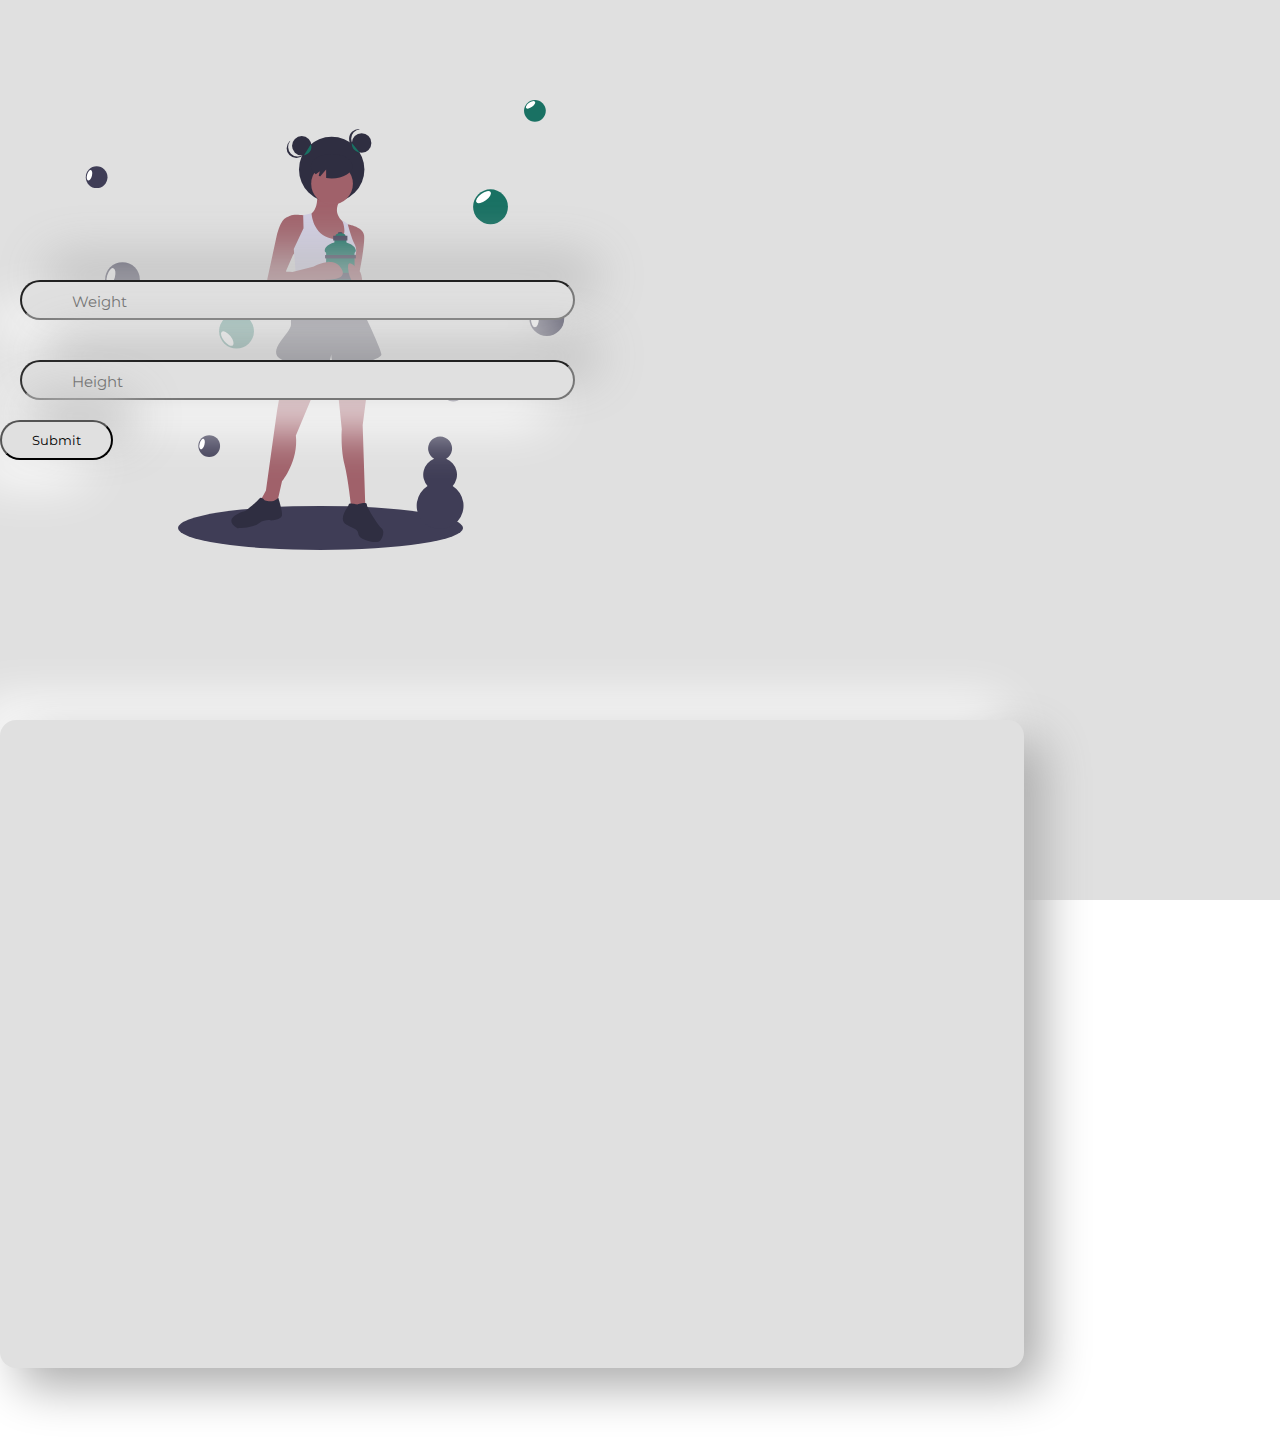
==== BMI-Calculator/index.html @ e5c123d9 "Updated css" ====
<!DOCTYPE html>
<html lang="en">

<head>
	<meta charset="UTF-8">
	<meta name="viewport" content="width=device-width, initial-scale=1.0">
	<title>Document</title>
	<link rel="stylesheet" href="css/stylesheet.css">

	<!-- Bootstrap links -->
	<link href="https://cdn.jsdelivr.net/npm/bootstrap@5.0.0-beta1/dist/css/bootstrap.min.css" rel="stylesheet"
		integrity="sha384-giJF6kkoqNQ00vy+HMDP7azOuL0xtbfIcaT9wjKHr8RbDVddVHyTfAAsrekwKmP1" crossorigin="anonymous">
	<script src="https://cdn.jsdelivr.net/npm/bootstrap@5.0.0-beta1/dist/js/bootstrap.bundle.min.js"
		integrity="sha384-ygbV9kiqUc6oa4msXn9868pTtWMgiQaeYH7/t7LECLbyPA2x65Kgf80OJFdroafW"
		crossorigin="anonymous"></script>

	<!-- fonts -->
	<link rel="preconnect" href="https://fonts.gstatic.com">
	<link href="https://fonts.googleapis.com/css2?family=Montserrat:wght@300;400;500;600;700&display=swap"
		rel="stylesheet">


</head>

<body>
	<main class="d-flex justify-content-center align-items-center">
		<div class="row contents d-flex justify-content-space-between align-items-center">
			<div class="col-lg-6 right">
				<img src="assets/images/undraw_energizer_2224.svg" alt="" srcset="" width="650" height="450"
					class="illustration">
			</div>
			<div class="col-lg-6 left d-flex justify-content-center align-items-center">
				<div class="text d-flex justify-content-center">
					<!-- <h2 class=" heading">BMI</h2> -->
					<form action="" class="input-boxes d-flex flex-column align-items-center">
						<input type="number" required id="weight" class="input-box" min="0" placeholder="Weight">
						<input type="number" required id="height" class="input-box" min="0" step="any"
							placeholder="Height">
						<input type="submit" value="Submit" class="submit-btn">
					</form>
				</div>
			</div>
		</div>
	</main>
	<script src="script.js"></script>
</body>

</html>
---- BMI-Calculator/css/stylesheet.css ----
*{
	padding: 0;
	margin: 0;
	box-sizing: border-box;
	font-family: 'Montserrat', sans-serif;
}

main{
	height: 100vh;
	width: 100%;
	/* background-color: lightpink; */
	background-color: #e0e0e0;
}

.contents{
	width: 100%;
	height: 90%;
	/* background-color: lightblue; */
}

.right{
	/* background-color: lightcoral; */
	height: 80vh;
}

.illustration{
	position: absolute;
	top : 100px;
}
.left{
	/* background-color: lightseagreen; */
	height: 80vh;
}

.text{
	height: 90%;
	width: 80%;
	border-radius: 16px;
	background: #e0e0e0;
	box-shadow:  19px 19px 48px #acacac,-19px -19px 48px #ffffff;
	transition-duration: 300ms;
}

.text:hover{
	box-shadow:none;
}

.heading{
	letter-spacing: 10px;
	font-size: 50px;
}

.input-boxes{
	/* background-color: lightcyan; */
}

form {
	/* background-color: lightslategrey; */
	height: 60%;
	position: absolute;
	bottom : 100px;
}

.input-box{
	border-radius: 60px;
background: #e0e0e0;
box-shadow:  24px -24px 49px #bebebe,-24px 24px 49px #ffffff;
	width: 90%;
	height: 40px;
	margin: 20px;
	padding: 10px;
}

input::-webkit-outer-spin-button,
input::-webkit-inner-spin-button {
  -webkit-appearance: none;
  margin: 0;
}

/* Firefox */
input[type=number] {
  -moz-appearance: textfield;
}

::placeholder{
	font-size: 15px;
	position: absolute ;
	left: 50px;
}

.submit-btn{
	border-radius: 30px;
background: #e0e0e0;
box-shadow:  24px -24px 49px #bebebe,
			 -24px 24px 49px #ffffff;
	padding : 10px 30px;
}

.input-box:hover{
	box-shadow: none;
}
.submit-btn:hover{
	box-shadow: none;
}
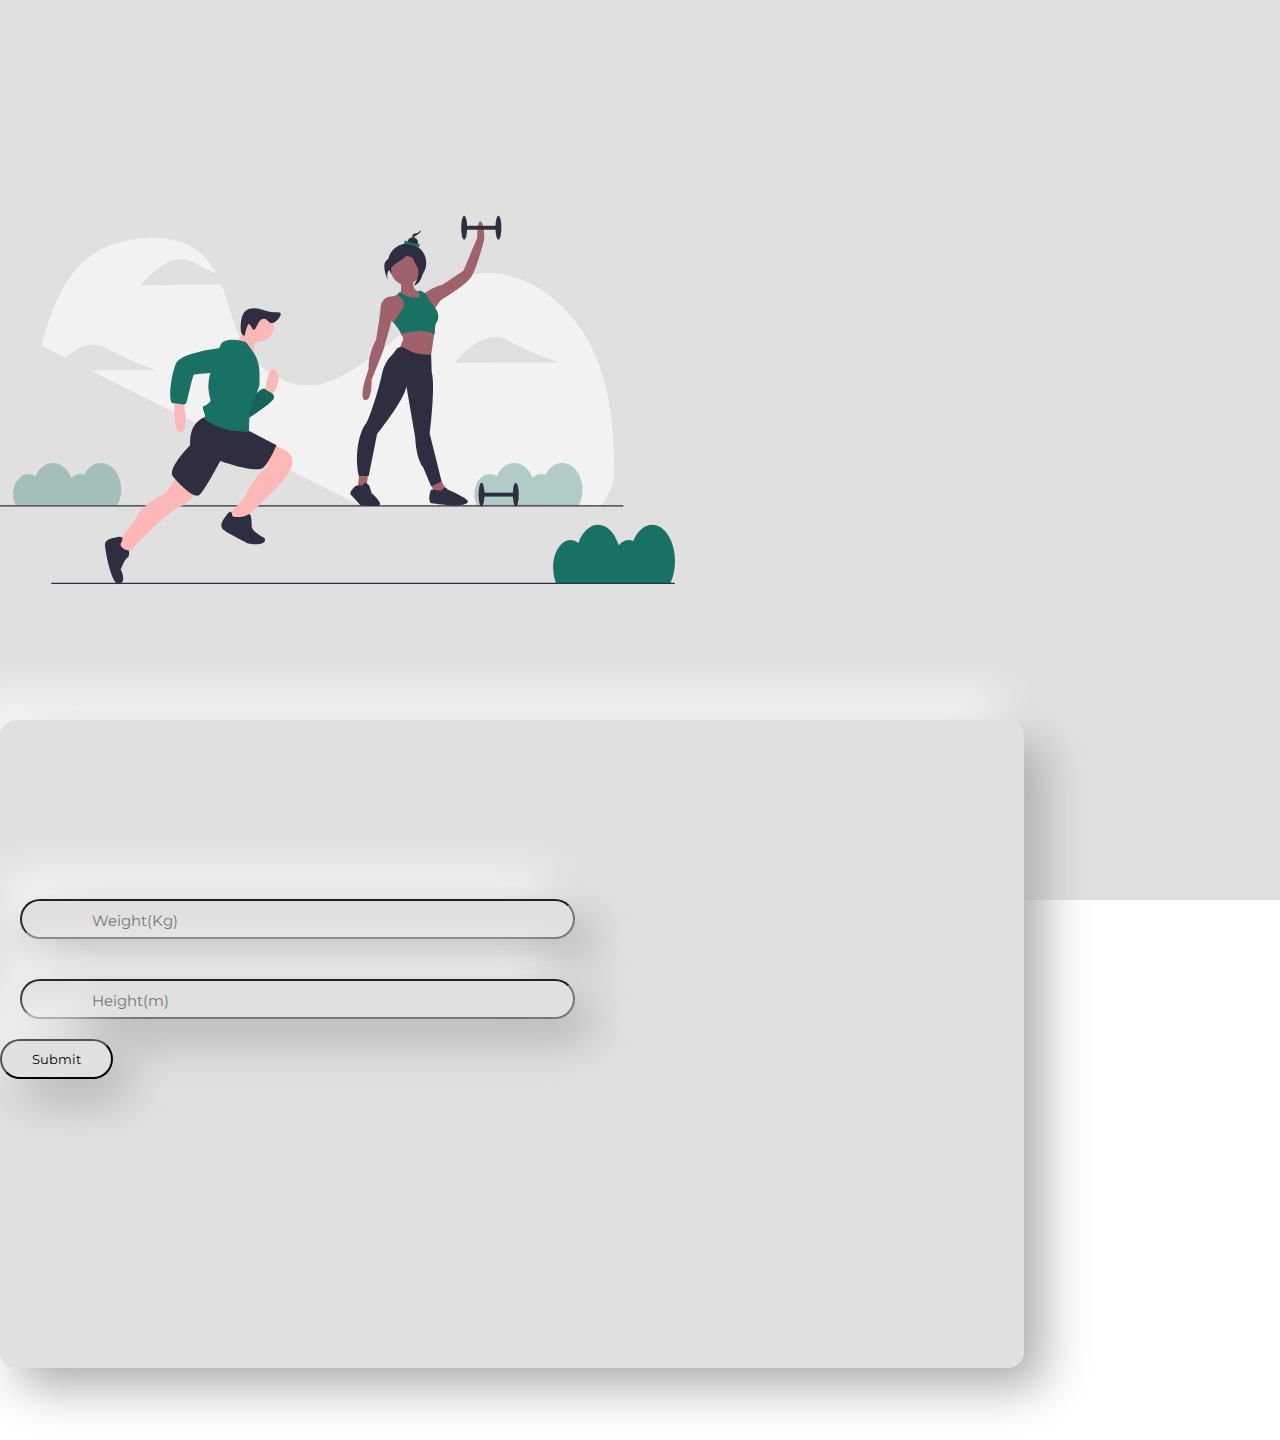
==== commit 046c2b39: "Updated script.js" ====
--- a/BMI-Calculator/index.html
+++ b/BMI-Calculator/index.html
@@ -20,24 +20,28 @@
 		rel="stylesheet">
 
 
+
+
 </head>
 
 <body>
 	<main class="d-flex justify-content-center align-items-center">
 		<div class="row contents d-flex justify-content-space-between align-items-center">
 			<div class="col-lg-6 right">
-				<img src="assets/images/undraw_energizer_2224.svg" alt="" srcset="" width="650" height="450"
+				<img src="assets/images/undraw_working_out_6psf.svg" alt="" srcset="" width="675" height="500"
 					class="illustration">
 			</div>
 			<div class="col-lg-6 left d-flex justify-content-center align-items-center">
 				<div class="text d-flex justify-content-center">
 					<!-- <h2 class=" heading">BMI</h2> -->
-					<form action="" class="input-boxes d-flex flex-column align-items-center">
-						<input type="number" required id="weight" class="input-box" min="0" placeholder="Weight">
-						<input type="number" required id="height" class="input-box" min="0" step="any"
-							placeholder="Height">
-						<input type="submit" value="Submit" class="submit-btn">
+					<form class="input-boxes d-flex flex-column align-items-center" id="form">
+
+						<input type="text" id="weight" class="input-box" min="0" placeholder="Weight(Kg)">
+						<input type="text" id="height" class="input-box" min="0" placeholder="Height(m)">
+						<!-- <input type="submit" value="Submit" class="submit-btn" id="submit"> -->
+						<button type="submit" id="submit" class="submit-btn">Submit</button>
 					</form>
+					<div id="result"></div>
 				</div>
 			</div>
 		</div>
--- a/BMI-Calculator/css/stylesheet.css
+++ b/BMI-Calculator/css/stylesheet.css
@@ -25,7 +25,7 @@
 
 .illustration{
 	position: absolute;
-	top : 100px;
+	top : 150px;
 }
 .left{
 	/* background-color: lightseagreen; */
@@ -39,6 +39,7 @@
 	background: #e0e0e0;
 	box-shadow:  19px 19px 48px #acacac,-19px -19px 48px #ffffff;
 	transition-duration: 300ms;
+	position: relative;
 }
 
 .text:hover{
@@ -63,36 +64,43 @@
 
 .input-box{
 	border-radius: 60px;
-background: #e0e0e0;
-box-shadow:  24px -24px 49px #bebebe,-24px 24px 49px #ffffff;
+/* background: #e0e0e0;
+box-shadow:  24px -24px 49px #bebebe,-24px 24px 49px #ffffff; */
+border-radius: 36px;
+/* background: #e0e0e0; */
+/* box-shadow:  24px -24px 49px #bebebe,
+			 -24px 24px 49px #ffffff; */
+			 background: #e0e0e0;
+			 box-shadow:  19px 19px 48px #acacac,-19px -19px 48px #ffffff;
 	width: 90%;
 	height: 40px;
 	margin: 20px;
 	padding: 10px;
 }
 
-input::-webkit-outer-spin-button,
+/* input::-webkit-outer-spin-button,
 input::-webkit-inner-spin-button {
   -webkit-appearance: none;
   margin: 0;
 }
 
-/* Firefox */
+
 input[type=number] {
   -moz-appearance: textfield;
-}
+} */
 
 ::placeholder{
 	font-size: 15px;
 	position: absolute ;
 	left: 50px;
+	padding: 0 0 0 20px;
 }
 
 .submit-btn{
 	border-radius: 30px;
-background: #e0e0e0;
-box-shadow:  24px -24px 49px #bebebe,
-			 -24px 24px 49px #ffffff;
+	background: #e0e0e0;
+	box-shadow:  19px 19px 48px #acacac,-19px -19px 48px #ffffff;
+
 	padding : 10px 30px;
 }
 
@@ -103,3 +111,7 @@
 	box-shadow: none;
 }
 
+#result{
+	position: absolute;
+	bottom: 100px;
+}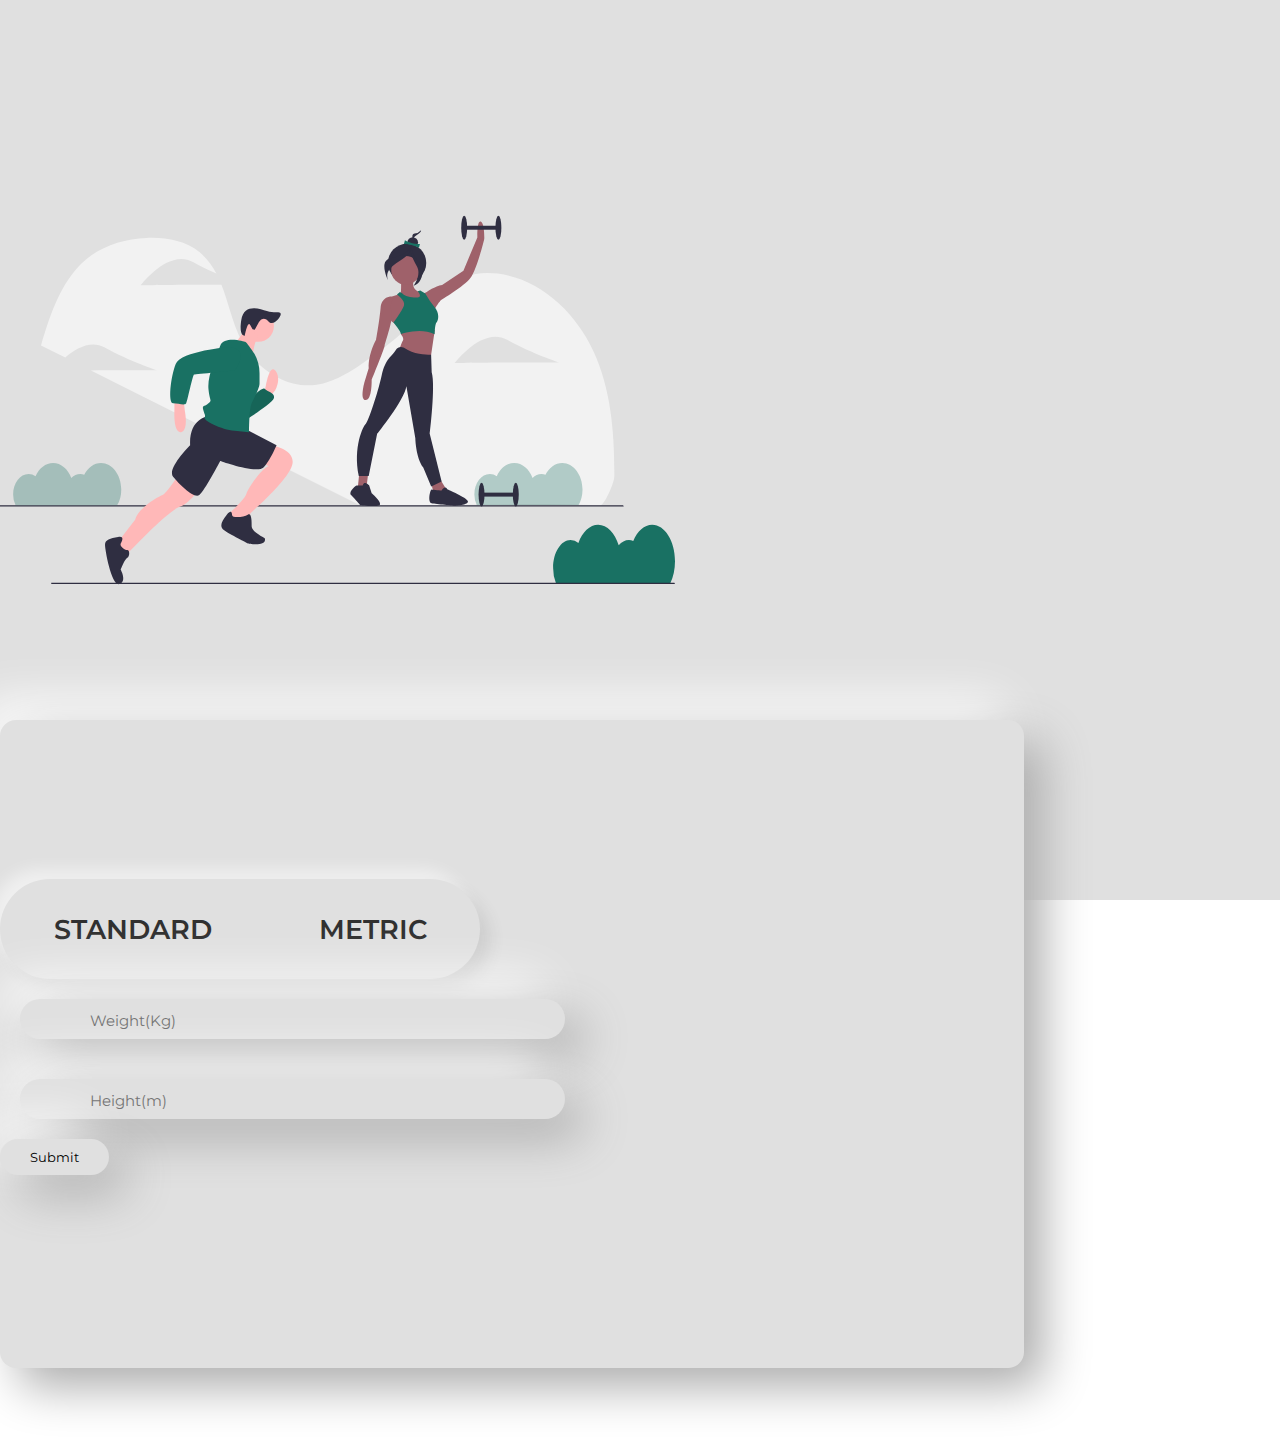
==== commit aecdbf81: "Updates css" ====
--- a/BMI-Calculator/index.html
+++ b/BMI-Calculator/index.html
@@ -35,7 +35,12 @@
 				<div class="text d-flex justify-content-center">
 					<!-- <h2 class=" heading">BMI</h2> -->
 					<form class="input-boxes d-flex flex-column align-items-center" id="form">
-
+						<div class="option d-flex flex-row">
+							<input type="radio" name="opt" id="opt1">
+							<label for="opt1">STANDARD</label>
+							<input type="radio" name="opt" id="opt1">
+							<label for="opt2">METRIC</label>
+						</div>
 						<input type="text" id="weight" class="input-box" min="0" placeholder="Weight(Kg)">
 						<input type="text" id="height" class="input-box" min="0" placeholder="Height(m)">
 						<!-- <input type="submit" value="Submit" class="submit-btn" id="submit"> -->
--- a/BMI-Calculator/css/stylesheet.css
+++ b/BMI-Calculator/css/stylesheet.css
@@ -76,6 +76,7 @@
 	height: 40px;
 	margin: 20px;
 	padding: 10px;
+	border: none;
 }
 
 /* input::-webkit-outer-spin-button,
@@ -100,7 +101,7 @@
 	border-radius: 30px;
 	background: #e0e0e0;
 	box-shadow:  19px 19px 48px #acacac,-19px -19px 48px #ffffff;
-
+	border: none;	
 	padding : 10px 30px;
 }
 
@@ -114,4 +115,36 @@
 #result{
 	position: absolute;
 	bottom: 100px;
+}
+
+.option{
+	/* background-color: lightcoral; */
+	height: 100px;
+	width: 480px;
+	box-shadow: -10px -10px 15px rgba(255, 255, 255, 0.5),10px 10px 15px rgba(70,70,70,0.12);
+	border-radius: 50px;
+	display: flex;
+	align-items: center;
+	justify-content: space-around;
+	/* position: absolute;
+	top: 0;
+	left: 0;
+	right: 0;
+	bottom: 0;
+	margin: auto; */
+}
+
+
+input[type = "radio"]{
+	display: none;
+}
+label{
+	font-size: 27px;
+	padding: 15px 35px;
+	font-weight: 600;
+	color: #303030;
+}
+
+input[type = "radio"]:checked + label{
+	box-shadow: inset -10px -10px 15px rgba(255, 255, 255, 0.5), inset 10px 10px 15px rgba(70,70,70,0.12);
 }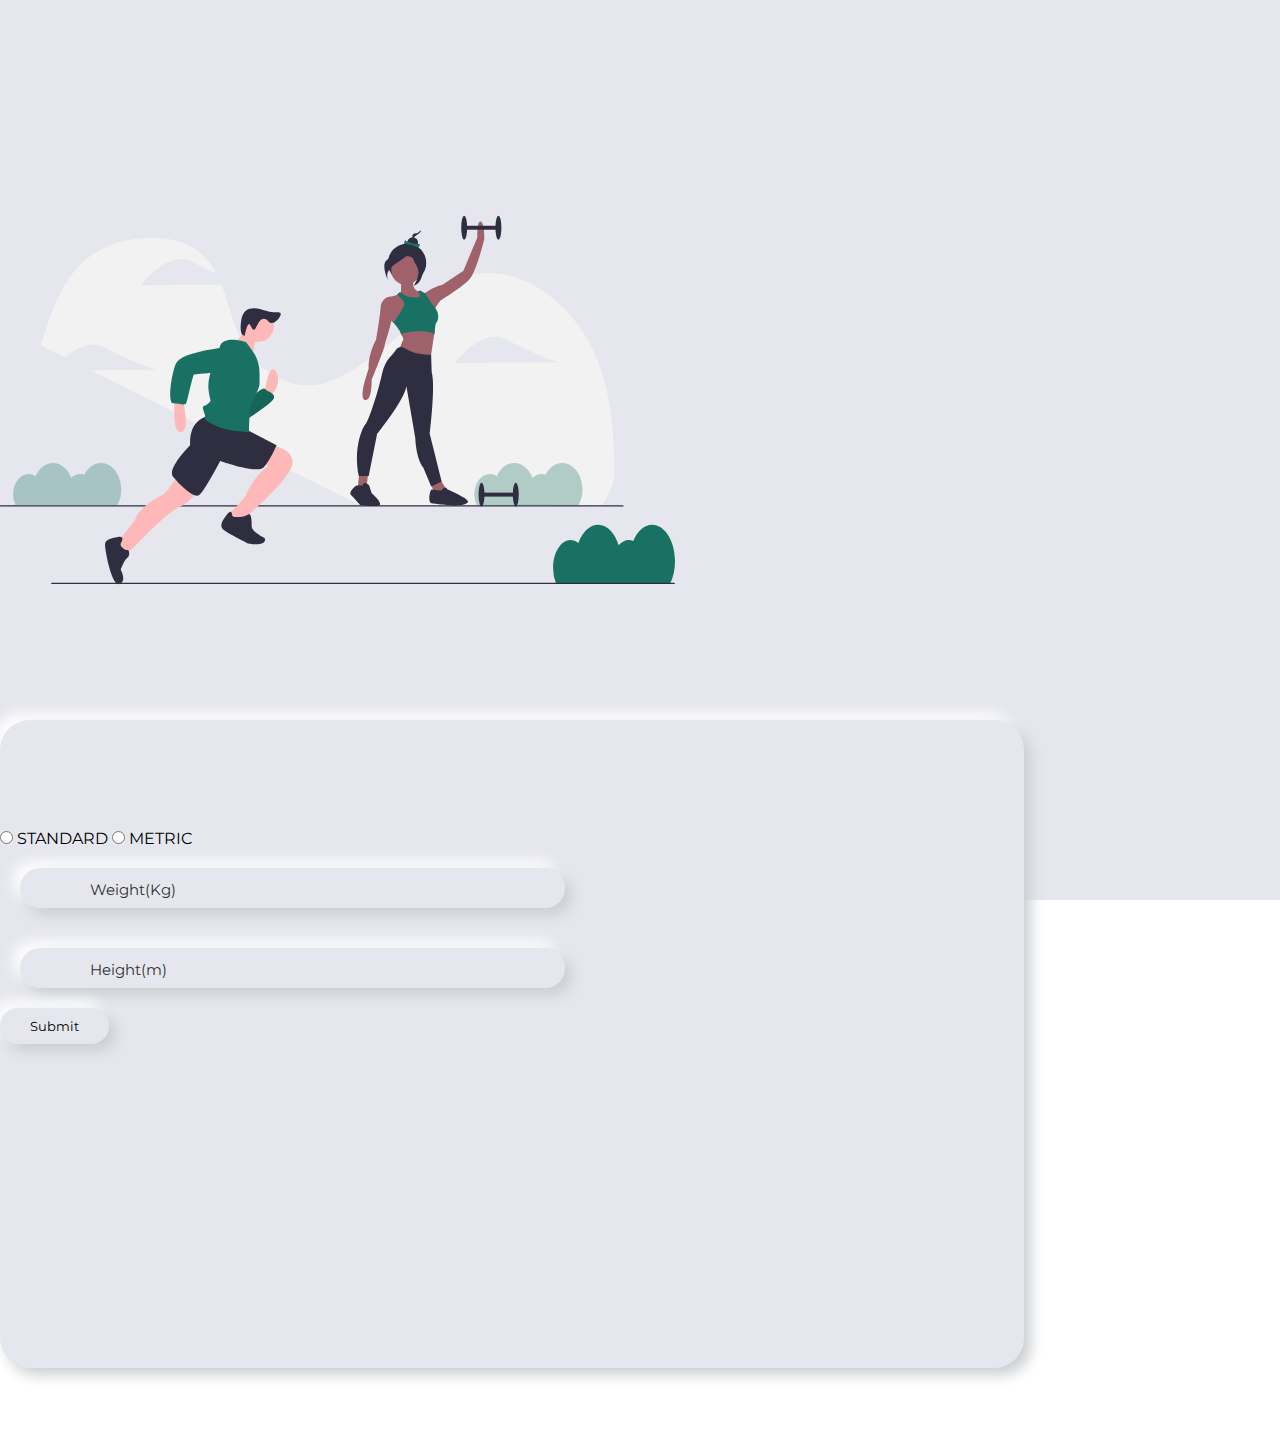
==== commit 6b35a983: "Updated css" ====
--- a/BMI-Calculator/index.html
+++ b/BMI-Calculator/index.html
@@ -41,8 +41,10 @@
 							<input type="radio" name="opt" id="opt1">
 							<label for="opt2">METRIC</label>
 						</div>
-						<input type="text" id="weight" class="input-box" min="0" placeholder="Weight(Kg)">
-						<input type="text" id="height" class="input-box" min="0" placeholder="Height(m)">
+						<input type="text" id="weight" class="input-box" min="0" placeholder="Weight(Kg)"
+							autocomplete="off">
+						<input type="text" id="height" class="input-box" min="0" placeholder="Height(m)"
+							autocomplete="off">
 						<!-- <input type="submit" value="Submit" class="submit-btn" id="submit"> -->
 						<button type="submit" id="submit" class="submit-btn">Submit</button>
 					</form>
--- a/BMI-Calculator/css/stylesheet.css
+++ b/BMI-Calculator/css/stylesheet.css
@@ -9,7 +9,7 @@
 	height: 100vh;
 	width: 100%;
 	/* background-color: lightpink; */
-	background-color: #e0e0e0;
+	background-color: #e6e7ee;
 }
 
 .contents{
@@ -35,9 +35,12 @@
 .text{
 	height: 90%;
 	width: 80%;
-	border-radius: 16px;
-	background: #e0e0e0;
-	box-shadow:  19px 19px 48px #acacac,-19px -19px 48px #ffffff;
+	/* background: #e0e0e0;
+	box-shadow:  19px 19px 48px #acacac,-19px -19px 48px #ffffff; */
+	background-color: #e6e7ee;
+border-radius: 30px;
+box-shadow: 7px 7px 14px #cbced1,
+            -7px -7px 14px #fff;
 	transition-duration: 300ms;
 	position: relative;
 }
@@ -59,19 +62,21 @@
 	/* background-color: lightslategrey; */
 	height: 60%;
 	position: absolute;
-	bottom : 100px;
+	bottom : 150px;
 }
 
 .input-box{
-	border-radius: 60px;
+
 /* background: #e0e0e0;
 box-shadow:  24px -24px 49px #bebebe,-24px 24px 49px #ffffff; */
-border-radius: 36px;
+
 /* background: #e0e0e0; */
 /* box-shadow:  24px -24px 49px #bebebe,
-			 -24px 24px 49px #ffffff; */
-			 background: #e0e0e0;
-			 box-shadow:  19px 19px 48px #acacac,-19px -19px 48px #ffffff;
+			 -24px 24px 49px #ffffff; */	
+	background-color: #e6e7ee;
+	border-radius: 30px;
+	box-shadow: 7px 7px 14px #cbced1,
+				-7px -7px 14px #fff;
 	width: 90%;
 	height: 40px;
 	margin: 20px;
@@ -95,12 +100,14 @@
 	position: absolute ;
 	left: 50px;
 	padding: 0 0 0 20px;
+	color : #303030;
 }
 
 .submit-btn{
+	background-color: #e6e7ee;
 	border-radius: 30px;
-	background: #e0e0e0;
-	box-shadow:  19px 19px 48px #acacac,-19px -19px 48px #ffffff;
+	box-shadow: 7px 7px 14px #cbced1,
+				-7px -7px 14px #fff;
 	border: none;	
 	padding : 10px 30px;
 }
@@ -117,21 +124,19 @@
 	bottom: 100px;
 }
 
-.option{
-	/* background-color: lightcoral; */
-	height: 100px;
-	width: 480px;
-	box-shadow: -10px -10px 15px rgba(255, 255, 255, 0.5),10px 10px 15px rgba(70,70,70,0.12);
-	border-radius: 50px;
+/* .option{
+	
+	height: 80px;
+	width: 400px;
+	background-color: #e6e7ee;
+	border-radius: 30px;
+	box-shadow: 7px 7px 14px #cbced1,
+				-7px -7px 14px #fff;
 	display: flex;
 	align-items: center;
 	justify-content: space-around;
-	/* position: absolute;
-	top: 0;
-	left: 0;
-	right: 0;
-	bottom: 0;
-	margin: auto; */
+	position: relative;
+	bottom: 50px;
 }
 
 
@@ -139,12 +144,18 @@
 	display: none;
 }
 label{
-	font-size: 27px;
-	padding: 15px 35px;
+	font-size: 18px;
+	padding: 15px 25px;
 	font-weight: 600;
 	color: #303030;
+	border-radius: 55px;
 }
 
 input[type = "radio"]:checked + label{
-	box-shadow: inset -10px -10px 15px rgba(255, 255, 255, 0.5), inset 10px 10px 15px rgba(70,70,70,0.12);
-}+	background-color: #e6e7ee;
+	border-radius: 30px;
+	box-shadow: 7px 7px 14px #cbced1,
+				-7px -7px 14px #fff;
+}
+
+ */
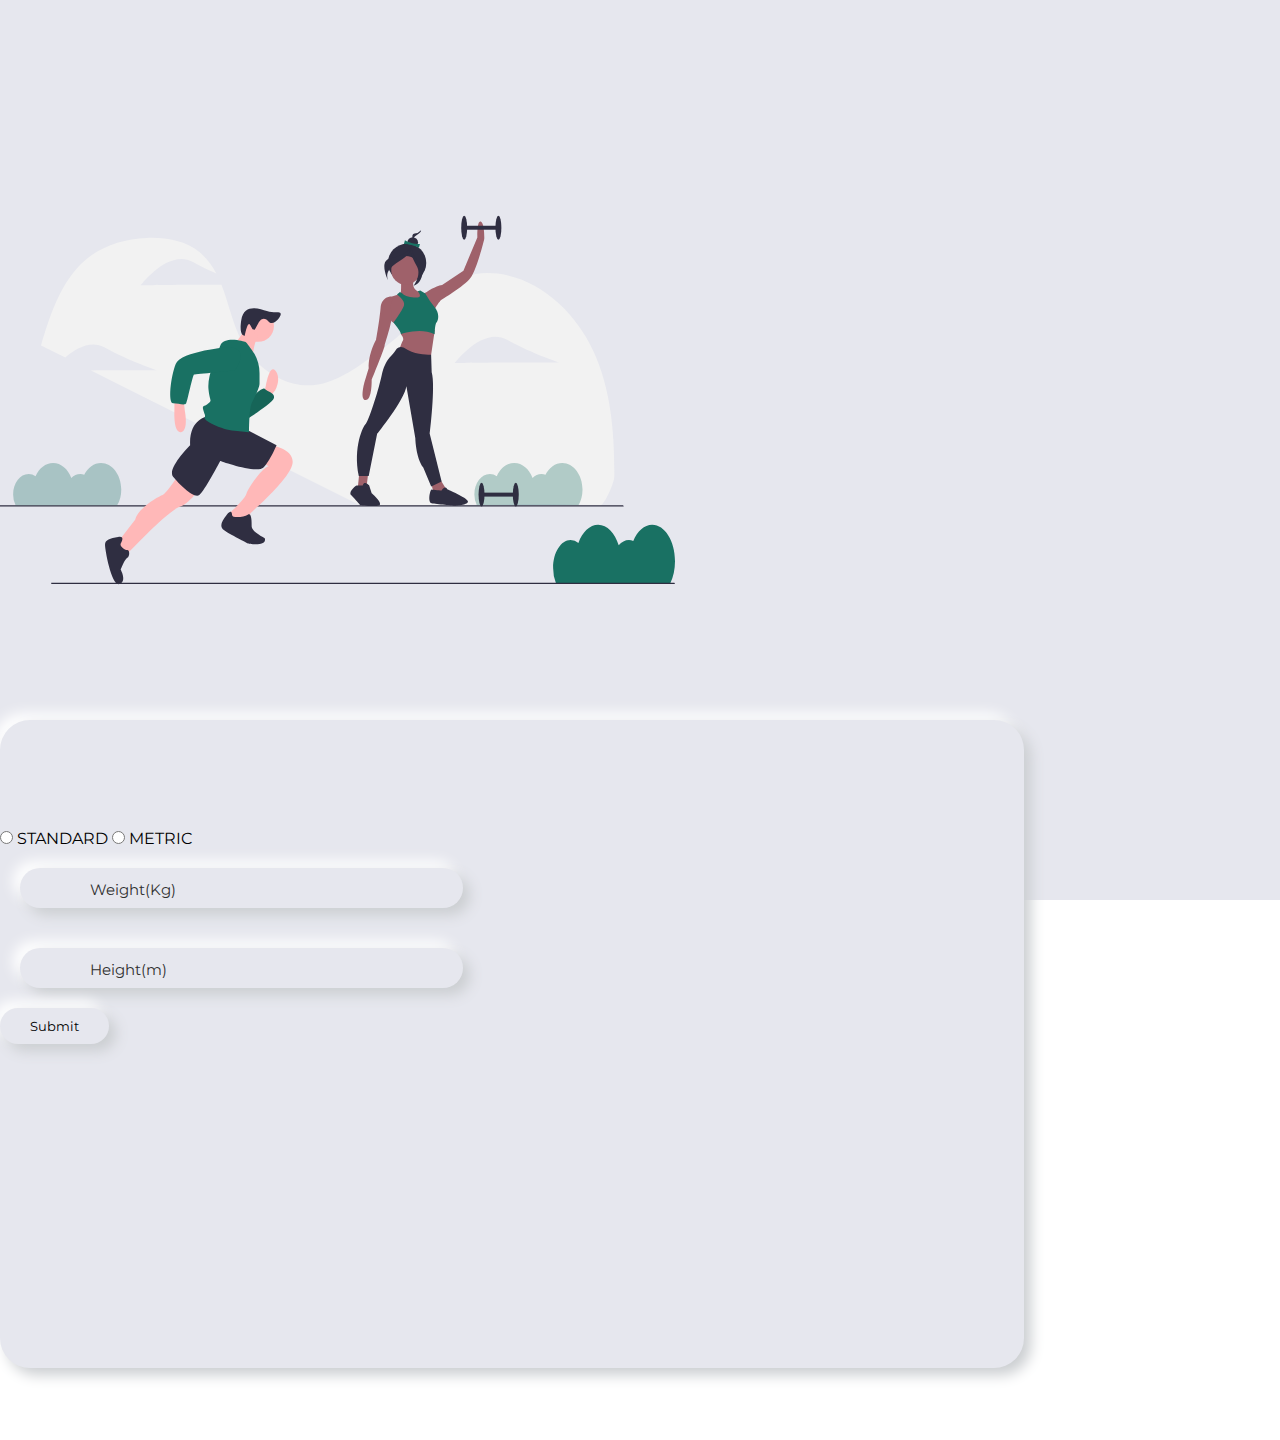
==== commit 1cba6e21: "Updated script.js" ====
--- a/BMI-Calculator/index.html
+++ b/BMI-Calculator/index.html
@@ -38,13 +38,15 @@
 						<div class="option d-flex flex-row">
 							<input type="radio" name="opt" id="opt1">
 							<label for="opt1">STANDARD</label>
-							<input type="radio" name="opt" id="opt1">
+							<input type="radio" name="opt" id="opt2">
 							<label for="opt2">METRIC</label>
 						</div>
-						<input type="text" id="weight" class="input-box" min="0" placeholder="Weight(Kg)"
-							autocomplete="off">
-						<input type="text" id="height" class="input-box" min="0" placeholder="Height(m)"
-							autocomplete="off">
+						<div class="wh-inputs">
+							<input type="text" id="weight" class="input-box" min="0" placeholder="Weight(Kg)"
+								autocomplete="off">
+							<input type="text" id="height" class="input-box" min="0" placeholder="Height(m)"
+								autocomplete="off">
+						</div>
 						<!-- <input type="submit" value="Submit" class="submit-btn" id="submit"> -->
 						<button type="submit" id="submit" class="submit-btn">Submit</button>
 					</form>
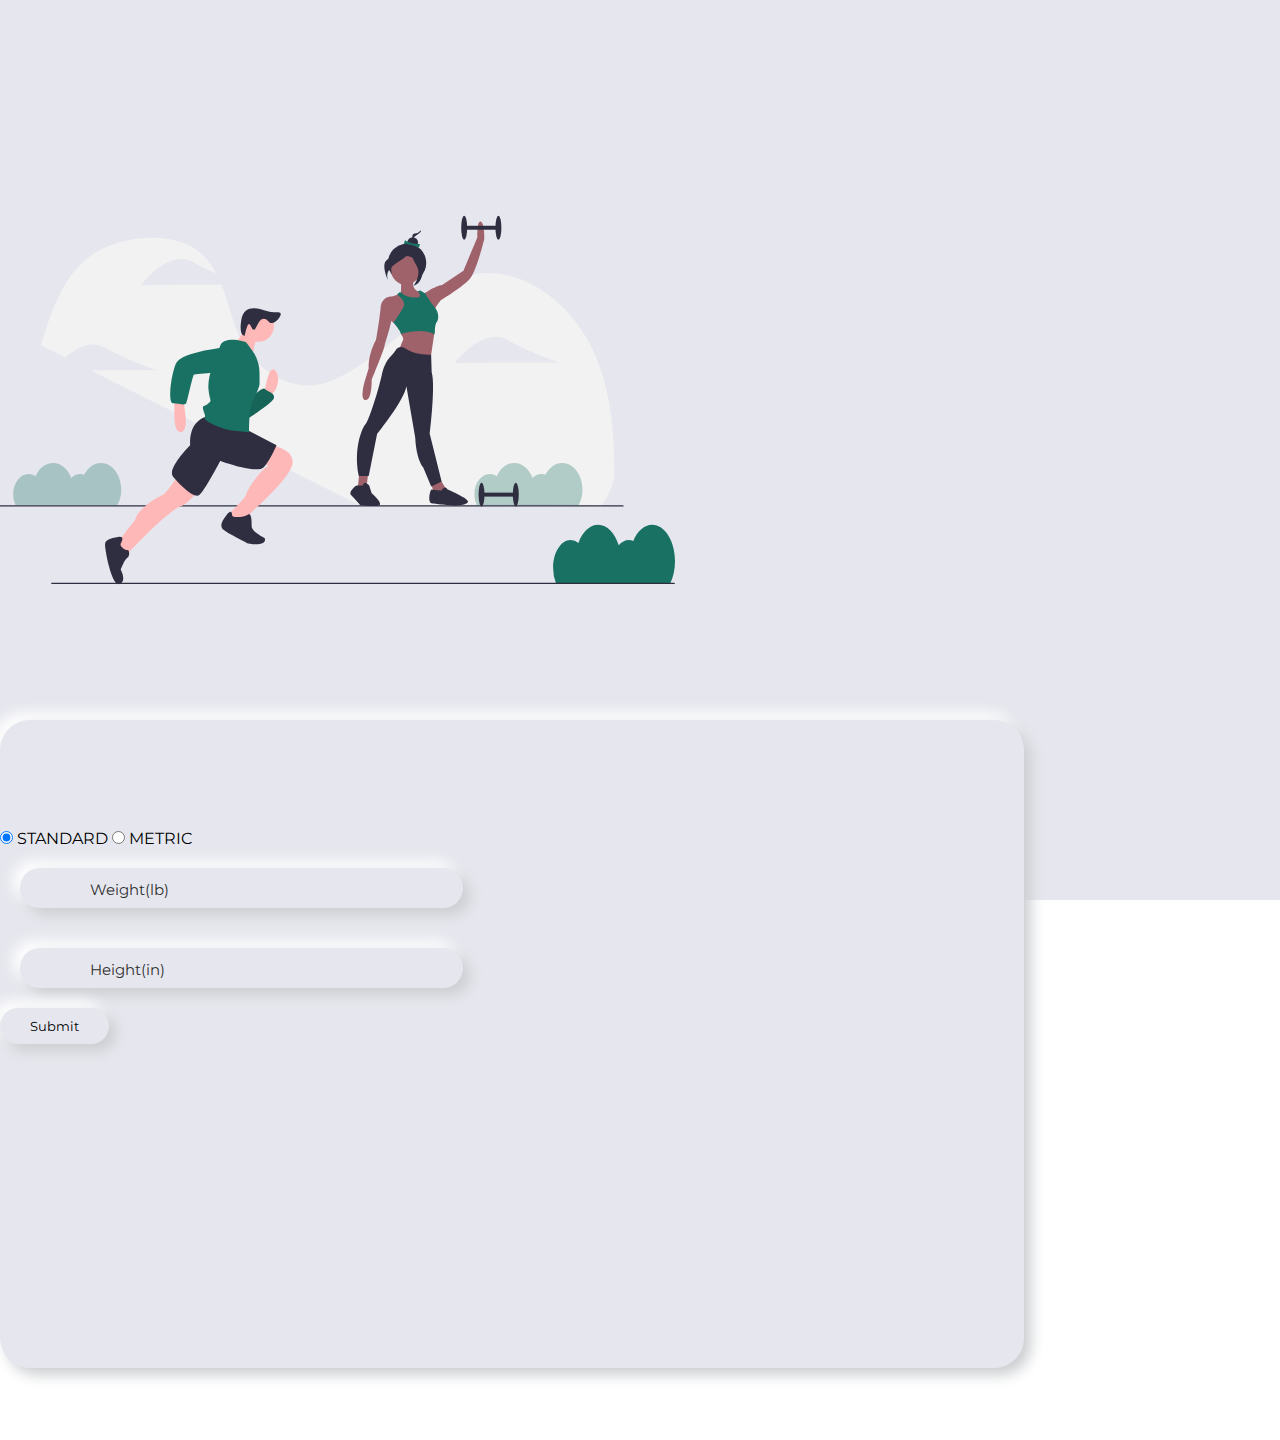
==== commit c1d5c24b: "Updated illustrations" ====
--- a/BMI-Calculator/index.html
+++ b/BMI-Calculator/index.html
@@ -36,15 +36,15 @@
 					<!-- <h2 class=" heading">BMI</h2> -->
 					<form class="input-boxes d-flex flex-column align-items-center" id="form">
 						<div class="option d-flex flex-row">
-							<input type="radio" name="opt" id="opt1">
+							<input type="radio" name="opt" id="opt1" checked>
 							<label for="opt1">STANDARD</label>
 							<input type="radio" name="opt" id="opt2">
 							<label for="opt2">METRIC</label>
 						</div>
-						<div class="wh-inputs">
-							<input type="text" id="weight" class="input-box" min="0" placeholder="Weight(Kg)"
+						<div class="wh-inputs d-flex flex-column align-items-center" id="wh-inputs">
+							<input type="text" id="weight" class="input-box" min="0" placeholder="Weight(lb)"
 								autocomplete="off">
-							<input type="text" id="height" class="input-box" min="0" placeholder="Height(m)"
+							<input type="text" id="height" class="input-box" min="0" placeholder="Height(in)"
 								autocomplete="off">
 						</div>
 						<!-- <input type="submit" value="Submit" class="submit-btn" id="submit"> -->
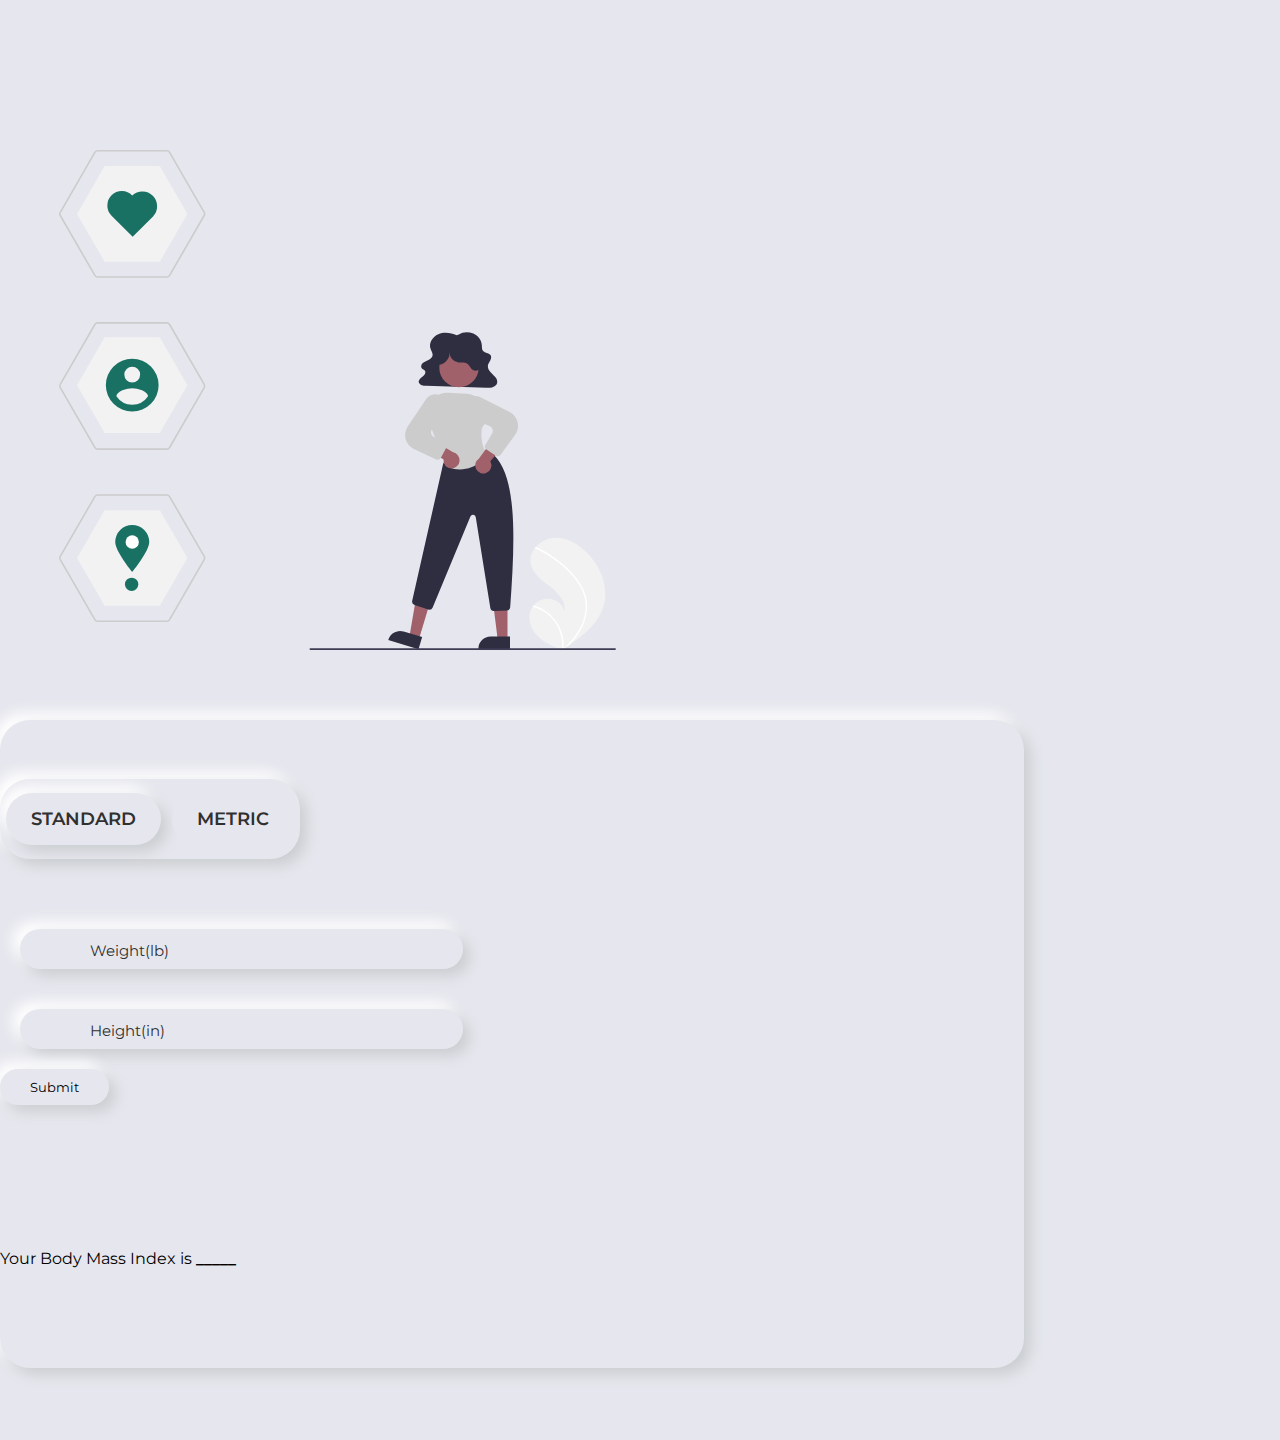
==== commit 9ca6a2ff: "Updated script.js" ====
--- a/BMI-Calculator/index.html
+++ b/BMI-Calculator/index.html
@@ -26,7 +26,7 @@
 
 <body>
 	<main class="d-flex justify-content-center align-items-center">
-		<div class="row contents d-flex justify-content-space-between align-items-center">
+		<div class=" row contents d-flex justify-content-space-between align-items-center">
 			<div class="col-lg-6 right">
 				<img src="assets/images/undraw_working_out_6psf.svg" alt="" srcset="" width="675" height="500"
 					class="illustration">
@@ -50,12 +50,17 @@
 						<!-- <input type="submit" value="Submit" class="submit-btn" id="submit"> -->
 						<button type="submit" id="submit" class="submit-btn">Submit</button>
 					</form>
-					<div id="result"></div>
+					<div id="result">
+						<p>Your Body Mass Index is <strong>_____</strong></p>
+					</div>
 				</div>
 			</div>
 		</div>
 	</main>
-	<script src="script.js"></script>
+	<p class="bottom d-flex justify-content-center">Made with 💚 by &nbsp<a href="https://github.com/Prathyusha-Guduru">
+			Prathyusha Guduru</a></p>
+	<script src="script.js">
+	</script>
 </body>
 
 </html>--- a/BMI-Calculator/css/stylesheet.css
+++ b/BMI-Calculator/css/stylesheet.css
@@ -3,12 +3,12 @@
 	margin: 0;
 	box-sizing: border-box;
 	font-family: 'Montserrat', sans-serif;
+	background-color: #e6e7ee;
 }
 
 main{
-	height: 100vh;
+	height: 95vh;
 	width: 100%;
-	/* background-color: lightpink; */
 	background-color: #e6e7ee;
 }
 
@@ -124,10 +124,10 @@
 	bottom: 100px;
 }
 
-/* .option{
+.option{
 	
 	height: 80px;
-	width: 400px;
+	width: 300px;
 	background-color: #e6e7ee;
 	border-radius: 30px;
 	box-shadow: 7px 7px 14px #cbced1,
@@ -158,4 +158,12 @@
 				-7px -7px 14px #fff;
 }
 
- */
+.bottom{
+	height: 2vh;
+	background-color: #e6e7ee;
+	font-size: 18px;
+}
+
+a{
+	color : #303030;
+}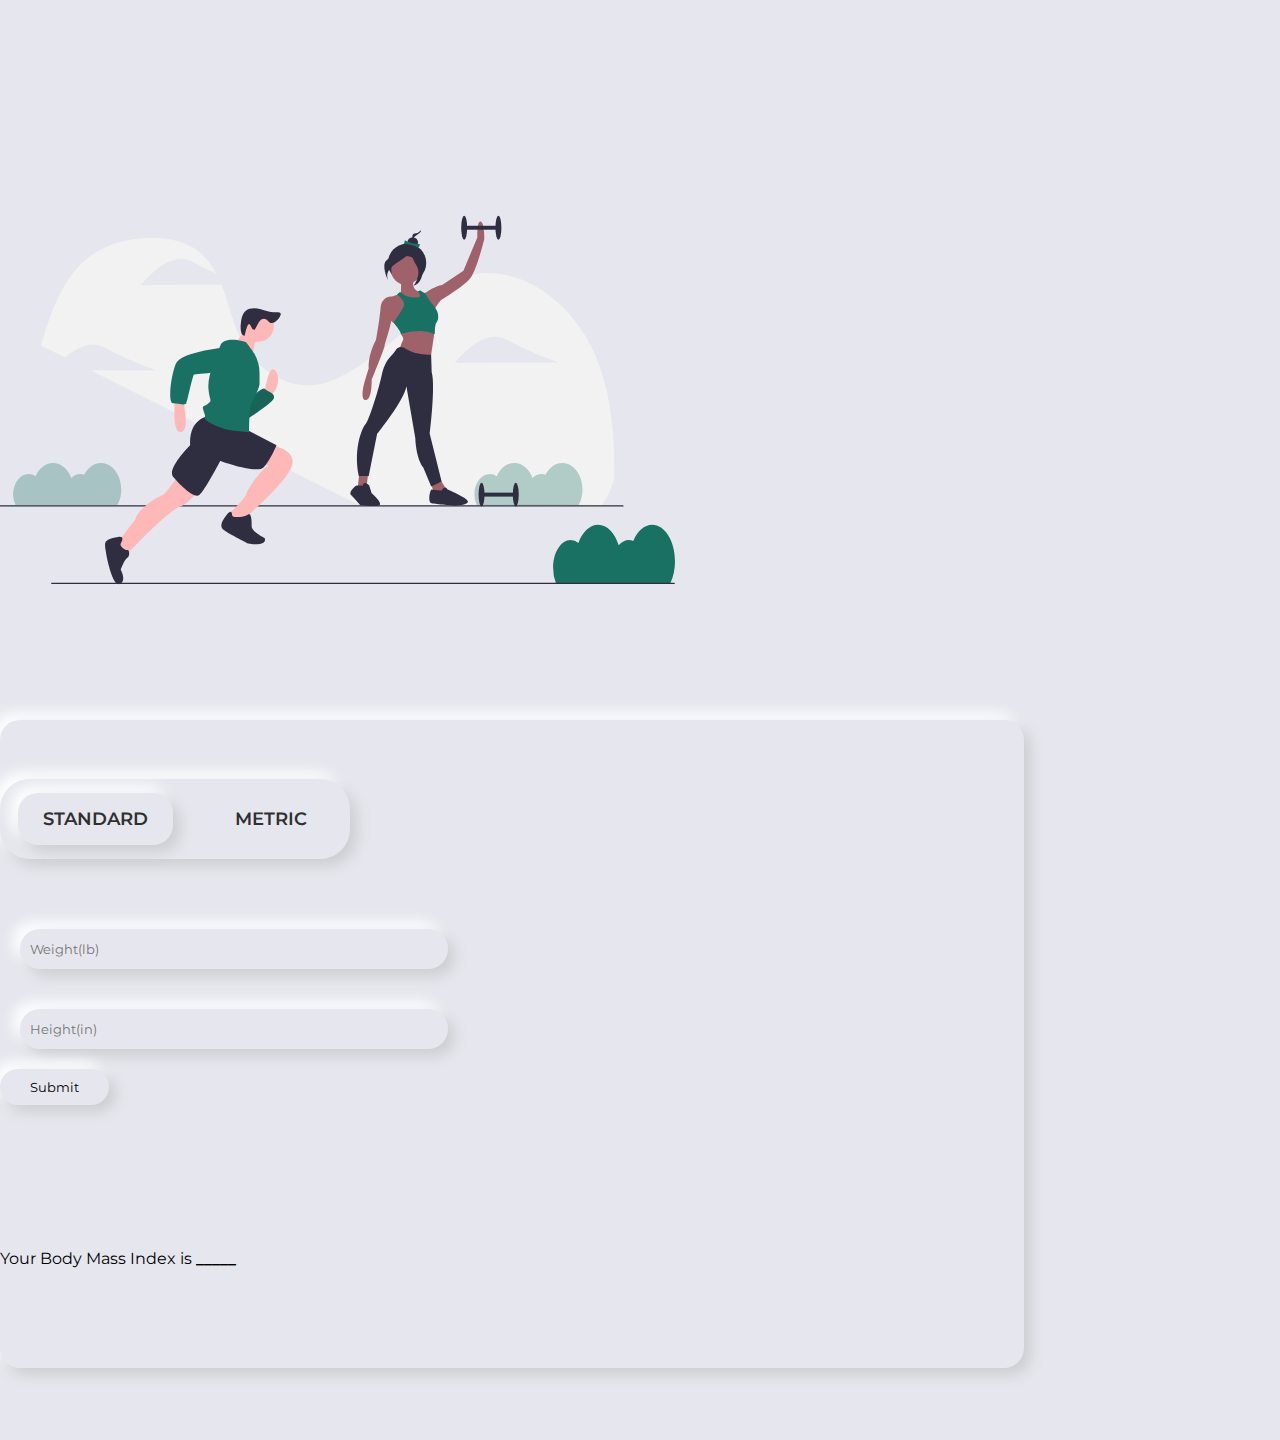
==== commit 9514d6ee: "Updated stylesheet.css" ====
--- a/BMI-Calculator/index.html
+++ b/BMI-Calculator/index.html
@@ -6,7 +6,7 @@
 	<meta name="viewport" content="width=device-width, initial-scale=1.0">
 	<title>Document</title>
 	<link rel="stylesheet" href="css/stylesheet.css">
-
+	<link rel="stylesheet" href="css/responsive.css">
 	<!-- Bootstrap links -->
 	<link href="https://cdn.jsdelivr.net/npm/bootstrap@5.0.0-beta1/dist/css/bootstrap.min.css" rel="stylesheet"
 		integrity="sha384-giJF6kkoqNQ00vy+HMDP7azOuL0xtbfIcaT9wjKHr8RbDVddVHyTfAAsrekwKmP1" crossorigin="anonymous">
@@ -31,7 +31,7 @@
 				<img src="assets/images/undraw_working_out_6psf.svg" alt="" srcset="" width="675" height="500"
 					class="illustration">
 			</div>
-			<div class="col-lg-6 left d-flex justify-content-center align-items-center">
+			<div class="col-lg-6  col-sm-12 left d-flex justify-content-center align-items-center">
 				<div class="text d-flex justify-content-center">
 					<!-- <h2 class=" heading">BMI</h2> -->
 					<form class="input-boxes d-flex flex-column align-items-center" id="form">
@@ -49,6 +49,7 @@
 						</div>
 						<!-- <input type="submit" value="Submit" class="submit-btn" id="submit"> -->
 						<button type="submit" id="submit" class="submit-btn">Submit</button>
+
 					</form>
 					<div id="result">
 						<p>Your Body Mass Index is <strong>_____</strong></p>
@@ -57,7 +58,8 @@
 			</div>
 		</div>
 	</main>
-	<p class="bottom d-flex justify-content-center">Made with 💚 by &nbsp<a href="https://github.com/Prathyusha-Guduru">
+	<p class="bottom d-flex justify-content-center">Made with 💚 by &nbsp<a href="https://github.com/Prathyusha-Guduru"
+			class="github-link">
 			Prathyusha Guduru</a></p>
 	<script src="script.js">
 	</script>
--- a/BMI-Calculator/css/stylesheet.css
+++ b/BMI-Calculator/css/stylesheet.css
@@ -38,7 +38,7 @@
 	/* background: #e0e0e0;
 	box-shadow:  19px 19px 48px #acacac,-19px -19px 48px #ffffff; */
 	background-color: #e6e7ee;
-border-radius: 30px;
+border-radius: 20px;
 box-shadow: 7px 7px 14px #cbced1,
             -7px -7px 14px #fff;
 	transition-duration: 300ms;
@@ -82,6 +82,7 @@
 	margin: 20px;
 	padding: 10px;
 	border: none;
+	font-size: 0.8rem;
 }
 
 /* input::-webkit-outer-spin-button,
@@ -95,13 +96,13 @@
   -moz-appearance: textfield;
 } */
 
-::placeholder{
+/* ::placeholder{
 	font-size: 15px;
 	position: absolute ;
 	left: 50px;
 	padding: 0 0 0 20px;
 	color : #303030;
-}
+} */
 
 .submit-btn{
 	background-color: #e6e7ee;
@@ -127,7 +128,7 @@
 .option{
 	
 	height: 80px;
-	width: 300px;
+	width: 350px;
 	background-color: #e6e7ee;
 	border-radius: 30px;
 	box-shadow: 7px 7px 14px #cbced1,
@@ -153,7 +154,7 @@
 
 input[type = "radio"]:checked + label{
 	background-color: #e6e7ee;
-	border-radius: 30px;
+	border-radius: 20px;
 	box-shadow: 7px 7px 14px #cbced1,
 				-7px -7px 14px #fff;
 }
@@ -164,6 +165,10 @@
 	font-size: 18px;
 }
 
-a{
+.github-link{
 	color : #303030;
+}
+
+.github-link:hover{
+	color: #197163;
 }--- a/BMI-Calculator/css/responsive.css
+++ b/BMI-Calculator/css/responsive.css
@@ -0,0 +1,23 @@
+@media only screen and (max-width: 600px) {
+	main{
+		position: absolute;
+	}
+	.illustration{
+		/* background-color: lightcoral; */
+		/* width: 100vw;
+		height: 80vh;
+		position: relative;
+		top: 10px; */
+		visibility: hidden;
+	}
+	#result{
+		visibility: hidden;
+	}
+
+	.left{
+		height: 100vh;
+		position: relative;
+		bottom: 100px;
+	}
+
+}